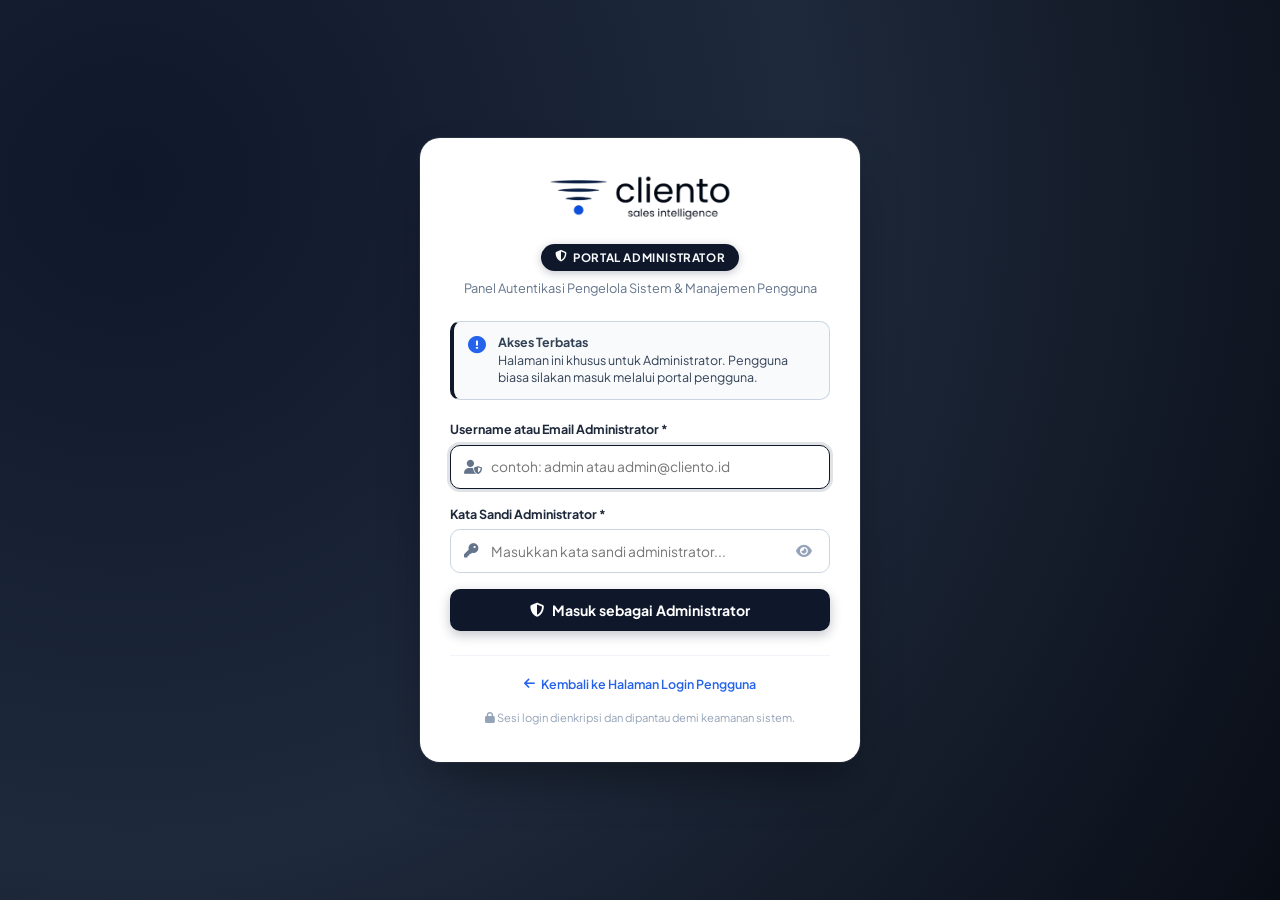
==== admin.html @ 4b8e6806 "feat: pemisahan portal login admin ke admin.html, update branding logo cliento, dan sesuaikan branch" ====
<!DOCTYPE html>
<html lang="id">
<head>
  <meta charset="UTF-8">
  <meta name="viewport" content="width=device-width, initial-scale=1.0">
  <title>Portal Administrator - cliento (AI Sales Intelligence)</title>
  
  <!-- Favicon -->
  <link rel="icon" type="image/png" href="assets/images/logo-icon.png">
  
  <!-- Google Fonts: Plus Jakarta Sans -->
  <link rel="preconnect" href="https://fonts.googleapis.com">
  <link rel="preconnect" href="https://fonts.gstatic.com" crossorigin>
  <link href="https://fonts.googleapis.com/css2?family=Plus+Jakarta+Sans:wght@300;400;500;600;700;800&display=swap" rel="stylesheet">
  
  <!-- Font Awesome Icons -->
  <link rel="stylesheet" href="https://cdnjs.cloudflare.com/ajax/libs/font-awesome/6.4.0/css/all.min.css">
  
  <!-- App Stylesheet -->
  <link rel="stylesheet" href="assets/css/style.css">
  
  <style>
    body {
      margin: 0;
      padding: 0;
      background: radial-gradient(circle at 10% 20%, #0f172a 0%, #1e293b 50%, #090d16 100%);
      font-family: 'Plus Jakarta Sans', sans-serif;
      min-height: 100vh;
      display: flex;
      align-items: center;
      justify-content: center;
      color: #f8fafc;
      box-sizing: border-box;
      padding: 24px 16px;
    }

    .admin-auth-card {
      width: 100%;
      max-width: 440px;
      background: #ffffff;
      color: #0f172a;
      border-radius: 20px;
      padding: 36px 30px;
      box-shadow: 0 25px 50px -12px rgba(0, 0, 0, 0.4), 0 0 0 1px rgba(255, 255, 255, 0.08);
      position: relative;
      animation: adminCardIn 0.35s cubic-bezier(0.16, 1, 0.3, 1);
    }

    @keyframes adminCardIn {
      from { opacity: 0; transform: translateY(20px) scale(0.98); }
      to { opacity: 1; transform: translateY(0) scale(1); }
    }

    .admin-card-header {
      text-align: center;
      margin-bottom: 24px;
    }

    .admin-logo {
      height: 48px;
      width: auto;
      max-width: 200px;
      object-fit: contain;
      margin-bottom: 14px;
      display: inline-block;
    }

    .admin-badge-portal {
      display: inline-flex;
      align-items: center;
      gap: 6px;
      padding: 5px 14px;
      border-radius: 999px;
      background: #0f172a;
      color: #f8fafc;
      font-size: 0.72rem;
      font-weight: 700;
      letter-spacing: 0.6px;
      text-transform: uppercase;
      margin-bottom: 8px;
      box-shadow: 0 2px 8px rgba(15, 23, 42, 0.25);
    }

    .admin-tagline {
      font-size: 0.8rem;
      color: #64748b;
      margin: 0;
      line-height: 1.45;
    }

    .admin-notice-box {
      display: flex;
      align-items: flex-start;
      gap: 12px;
      background: #f8fafc;
      border: 1px solid #cbd5e1;
      border-left: 4px solid #0f172a;
      border-radius: 10px;
      padding: 12px 14px;
      margin-bottom: 20px;
      font-size: 0.78rem;
      color: #334155;
      line-height: 1.4;
    }

    .admin-notice-box i {
      font-size: 1.1rem;
      color: #2563eb;
      margin-top: 2px;
    }

    .admin-form-group {
      margin-bottom: 16px;
    }

    .admin-form-label {
      display: block;
      font-size: 0.78rem;
      font-weight: 700;
      color: #1e293b;
      margin-bottom: 6px;
    }

    .admin-input-wrap {
      position: relative;
    }

    .admin-input-icon {
      position: absolute;
      left: 14px;
      top: 50%;
      transform: translateY(-50%);
      color: #64748b;
      font-size: 0.9rem;
    }

    .admin-form-input {
      width: 100%;
      height: 44px;
      padding: 0 40px;
      border: 1px solid #cbd5e1;
      border-radius: 10px;
      font-size: 0.86rem;
      color: #0f172a;
      font-family: inherit;
      box-sizing: border-box;
      transition: all 0.2s;
      background: #ffffff;
    }

    .admin-form-input:focus {
      outline: none;
      border-color: #0f172a;
      box-shadow: 0 0 0 3px rgba(15, 23, 42, 0.12);
    }

    .admin-toggle-pwd {
      position: absolute;
      right: 12px;
      top: 50%;
      transform: translateY(-50%);
      background: none;
      border: none;
      color: #94a3b8;
      cursor: pointer;
      padding: 4px 6px;
      font-size: 0.88rem;
    }

    .admin-toggle-pwd:hover {
      color: #475569;
    }

    .btn-admin-login {
      width: 100%;
      padding: 12px;
      border-radius: 10px;
      border: none;
      background: #0f172a;
      color: #ffffff;
      font-size: 0.88rem;
      font-weight: 700;
      cursor: pointer;
      display: flex;
      align-items: center;
      justify-content: center;
      gap: 8px;
      font-family: inherit;
      transition: all 0.2s;
      margin-top: 6px;
      box-shadow: 0 4px 12px rgba(15, 23, 42, 0.25);
    }

    .btn-admin-login:hover {
      background: #1e293b;
      transform: translateY(-1px);
      box-shadow: 0 6px 16px rgba(15, 23, 42, 0.35);
    }

    .btn-admin-login:disabled {
      opacity: 0.7;
      cursor: not-allowed;
      transform: none;
    }

    .admin-alert {
      padding: 10px 14px;
      border-radius: 10px;
      font-size: 0.78rem;
      margin-bottom: 16px;
      display: none;
      align-items: center;
      gap: 8px;
      line-height: 1.4;
    }

    .admin-alert-error {
      background: #fef2f2;
      border: 1px solid #fecaca;
      color: #b91c1c;
    }

    .admin-alert-success {
      background: #ecfdf5;
      border: 1px solid #a7f3d0;
      color: #047857;
    }

    .admin-footer-links {
      text-align: center;
      margin-top: 24px;
      padding-top: 18px;
      border-top: 1px solid #f1f5f9;
      font-size: 0.78rem;
    }

    .admin-footer-links a {
      color: #2563eb;
      text-decoration: none;
      font-weight: 600;
      display: inline-flex;
      align-items: center;
      gap: 6px;
      transition: color 0.15s;
    }

    .admin-footer-links a:hover {
      color: #1d4ed8;
      text-decoration: underline;
    }

    .admin-security-note {
      text-align: center;
      font-size: 0.7rem;
      color: #94a3b8;
      margin-top: 16px;
      line-height: 1.4;
    }
  </style>
</head>
<body>

  <div class="admin-auth-card">
    <!-- Header -->
    <div class="admin-card-header">
      <img src="assets/images/logo-horizontal.png" alt="cliento - sales intelligence" class="admin-logo">
      <div>
        <span class="admin-badge-portal">
          <i class="fa-solid fa-shield-halved"></i> Portal Administrator
        </span>
      </div>
      <p class="admin-tagline">
        Panel Autentikasi Pengelola Sistem & Manajemen Pengguna
      </p>
    </div>

    <!-- Security Banner -->
    <div class="admin-notice-box">
      <i class="fa-solid fa-circle-exclamation"></i>
      <div>
        <strong>Akses Terbatas</strong><br>
        Halaman ini khusus untuk Administrator. Pengguna biasa silakan masuk melalui portal pengguna.
      </div>
    </div>

    <!-- Alert Box -->
    <div id="admin-alert" class="admin-alert"></div>

    <!-- Admin Login Form -->
    <form id="admin-login-form">
      <div class="admin-form-group">
        <label class="admin-form-label" for="admin-account">Username atau Email Administrator *</label>
        <div class="admin-input-wrap">
          <i class="fa-solid fa-user-shield admin-input-icon"></i>
          <input type="text" id="admin-account" class="admin-form-input" placeholder="contoh: admin atau admin@cliento.id" required autofocus autocomplete="username">
        </div>
      </div>

      <div class="admin-form-group">
        <label class="admin-form-label" for="admin-password">Kata Sandi Administrator *</label>
        <div class="admin-input-wrap">
          <i class="fa-solid fa-key admin-input-icon"></i>
          <input type="password" id="admin-password" class="admin-form-input" placeholder="Masukkan kata sandi administrator..." required autocomplete="current-password" style="padding-right: 42px;">
          <button type="button" class="admin-toggle-pwd" id="btn-toggle-admin-pwd" title="Lihat kata sandi">
            <i class="fa-solid fa-eye"></i>
          </button>
        </div>
      </div>

      <button type="submit" class="btn-admin-login" id="btn-submit-admin">
        <i class="fa-solid fa-shield-halved"></i>
        <span>Masuk sebagai Administrator</span>
      </button>
    </form>

    <!-- Footer Links -->
    <div class="admin-footer-links">
      <a href="index.html">
        <i class="fa-solid fa-arrow-left"></i> Kembali ke Halaman Login Pengguna
      </a>
    </div>

    <div class="admin-security-note">
      <i class="fa-solid fa-lock"></i> Sesi login dienkripsi dan dipantau demi keamanan sistem.
    </div>
  </div>

  <script>
    // Cek apakah admin sudah login sebelumnya
    (function checkExistingAdminSession() {
      const token = localStorage.getItem('cliento_token');
      const cachedUser = localStorage.getItem('cliento_user');
      if (token && cachedUser) {
        try {
          const user = JSON.parse(cachedUser);
          if (user && user.role === 'admin') {
            // Sudah login sebagai admin, langsung redirect ke dashboard
            window.location.href = 'index.html#dashboard';
          }
        } catch (e) {}
      }
    })();

    // Toggle Password Visibility
    const btnTogglePwd = document.getElementById('btn-toggle-admin-pwd');
    const inputPwd = document.getElementById('admin-password');
    if (btnTogglePwd && inputPwd) {
      btnTogglePwd.addEventListener('click', () => {
        const isPwd = inputPwd.type === 'password';
        inputPwd.type = isPwd ? 'text' : 'password';
        btnTogglePwd.innerHTML = isPwd ? '<i class="fa-solid fa-eye-slash"></i>' : '<i class="fa-solid fa-eye"></i>';
      });
    }

    // Alert Helper
    function showAlert(message, type = 'error') {
      const alertBox = document.getElementById('admin-alert');
      alertBox.className = 'admin-alert admin-alert-' + type;
      alertBox.innerHTML = (type === 'error' ? '<i class="fa-solid fa-circle-xmark"></i> ' : '<i class="fa-solid fa-circle-check"></i> ') + message;
      alertBox.style.display = 'flex';
    }

    function hideAlert() {
      const alertBox = document.getElementById('admin-alert');
      alertBox.style.display = 'none';
    }

    // Form Submission
    const form = document.getElementById('admin-login-form');
    const submitBtn = document.getElementById('btn-submit-admin');

    form.addEventListener('submit', async (e) => {
      e.preventDefault();
      hideAlert();

      const account = document.getElementById('admin-account').value.trim();
      const password = document.getElementById('admin-password').value;

      if (!account || !password) {
        showAlert('Silakan masukkan username/email dan kata sandi Administrator.');
        return;
      }

      try {
        submitBtn.disabled = true;
        submitBtn.innerHTML = '<i class="fa-solid fa-circle-notch fa-spin"></i> Memverifikasi Kredensial...';

        const response = await fetch('api/auth.php?action=login', {
          method: 'POST',
          headers: { 'Content-Type': 'application/json' },
          body: JSON.stringify({
            account: account,
            password: password,
            portal: 'admin'
          })
        });

        const data = await response.json();

        if (data.success && data.token && data.user) {
          // Simpan sesi autentikasi ke localStorage
          localStorage.setItem('cliento_token', data.token);
          localStorage.setItem('cliento_user', JSON.stringify(data.user));

          showAlert('Login berhasil! Mengalihkan ke dashboard...', 'success');
          
          setTimeout(() => {
            window.location.href = 'index.html#dashboard';
          }, 600);
        } else {
          showAlert(data.message || 'Login gagal. Periksa username/email dan kata sandi admin.');
        }
      } catch (err) {
        showAlert('Kesalahan koneksi ke server: ' + err.message);
      } finally {
        submitBtn.disabled = false;
        submitBtn.innerHTML = '<i class="fa-solid fa-shield-halved"></i> <span>Masuk sebagai Administrator</span>';
      }
    });
  </script>
</body>
</html>
---- assets/css/style.css ----
/* ===================================================================
   Client Reach AI - Workflow AI Sales
   Theme: Minimalist SaaS (White Background + Royal Blue Accents)
   Typography: Poppins (Google Fonts)
   Header: Centered Navigation
   Layout: Unified 2-Column Scraper, Instagram Saved Archive, Chart Analytics
   =================================================================== */

@import url('https://fonts.googleapis.com/css2?family=Poppins:ital,wght@0,300;0,400;0,500;0,600;0,700;0,800;1,400&display=swap');

:root {
  --primary: #2563eb;
  --primary-hover: #1d4ed8;
  --primary-light: #eff6ff;
  --primary-border: #bfdbfe;
  
  --bg-app: #ffffff;
  --bg-card: #ffffff;
  --border-color: #e2e8f0;
  --border-hover: #cbd5e1;

  --text-main: #0f172a;
  --text-muted: #64748b;
  --text-light: #94a3b8;

  --success: #16a34a;
  --success-bg: #dcfce7;
  --success-border: #86efac;
  
  --danger: #dc2626;
  --danger-bg: #fee2e2;
  --danger-border: #fca5a5;

  --warning: #d97706;
  --warning-bg: #fef3c7;
  
  --radius-sm: 8px;
  --radius-md: 12px;
  --radius-lg: 16px;
  --radius-full: 9999px;

  --shadow-subtle: 0 1px 3px rgba(0,0,0,0.04), 0 1px 2px rgba(0,0,0,0.02);
  --shadow-card: 0 4px 6px -1px rgba(0,0,0,0.04), 0 2px 4px -2px rgba(0,0,0,0.02);
  --shadow-float: 0 12px 24px -4px rgba(37,99,235,0.08), 0 4px 8px -2px rgba(0,0,0,0.03);
}

* {
  box-sizing: border-box;
  margin: 0;
  padding: 0;
  -webkit-tap-highlight-color: transparent;
}

body {
  font-family: 'Poppins', -apple-system, BlinkMacSystemFont, sans-serif;
  background-color: var(--bg-app);
  color: var(--text-main);
  line-height: 1.5;
  -webkit-font-smoothing: antialiased;
  padding-bottom: 76px; /* Space for mobile bottom bar */
}

@media (min-width: 992px) {
  body {
    padding-bottom: 0;
  }
}

/* --------------------------------------------------
   App Shell & Centered Desktop Navigation
   -------------------------------------------------- */
.app-header {
  position: sticky;
  top: 0;
  z-index: 1000;
  background: rgba(255, 255, 255, 0.96);
  backdrop-filter: blur(10px);
  border-bottom: 1px solid var(--border-color);
  padding: 10px 24px;
  display: flex;
  align-items: center;
  justify-content: space-between;
}

.brand-container {
  display: flex;
  align-items: center;
  gap: 10px;
  flex-shrink: 0;
  text-decoration: none;
  cursor: pointer;
  user-select: none;
}

.brand-logo-img {
  height: 38px;
  width: auto;
  max-width: 185px;
  object-fit: contain;
  display: block;
  transition: transform 0.25s cubic-bezier(0.16, 1, 0.3, 1), opacity 0.2s ease;
  filter: drop-shadow(0 2px 5px rgba(12, 26, 48, 0.07));
}

.brand-container:hover .brand-logo-img {
  transform: translateY(-1px) scale(1.02);
  opacity: 0.95;
}

@media (max-width: 576px) {
  .brand-logo-img {
    height: 32px;
    max-width: 130px;
  }
}

.brand-badge {
  background: var(--primary);
  color: #fff;
  width: 36px;
  height: 36px;
  border-radius: 10px;
  display: flex;
  align-items: center;
  justify-content: center;
  font-size: 1.1rem;
  box-shadow: 0 4px 10px rgba(37, 99, 235, 0.25);
}

.brand-info h1 {
  font-size: 1.05rem;
  font-weight: 700;
  color: var(--text-main);
  letter-spacing: -0.3px;
  display: flex;
  align-items: center;
  gap: 4px;
}

.brand-info h1 span {
  color: var(--primary);
}

.brand-info p {
  font-size: 0.68rem;
  font-weight: 500;
  color: var(--text-muted);
}

/* Centered Desktop Navigation */
.desktop-nav-wrapper {
  flex: 1;
  display: none;
  justify-content: center;
}

@media (min-width: 992px) {
  .desktop-nav-wrapper {
    display: flex;
  }
}

.desktop-nav {
  display: flex;
  gap: 6px;
  background: #f1f5f9;
  padding: 4px;
  border-radius: var(--radius-full);
  border: 1px solid var(--border-color);
}

.nav-link {
  display: inline-flex;
  align-items: center;
  gap: 8px;
  padding: 7px 18px;
  font-size: 0.82rem;
  font-weight: 600;
  color: var(--text-muted);
  text-decoration: none;
  border-radius: var(--radius-full);
  transition: all 0.2s cubic-bezier(0.4, 0, 0.2, 1);
  cursor: pointer;
  border: none;
}

.nav-link:hover {
  color: var(--primary);
  background: #ffffff;
}

.nav-link.active {
  color: var(--primary);
  background: #ffffff;
  box-shadow: 0 2px 6px rgba(0,0,0,0.06);
}

.header-status-badge {
  display: none;
  align-items: center;
  gap: 8px;
  background: var(--primary-light);
  border: 1px solid var(--primary-border);
  padding: 5px 12px;
  border-radius: var(--radius-full);
  font-size: 0.74rem;
  font-weight: 600;
  color: var(--primary);
  flex-shrink: 0;
}

@media (min-width: 992px) {
  .header-status-badge {
    display: inline-flex;
  }
}

.header-status-badge .status-dot {
  width: 8px;
  height: 8px;
  background: #10b981;
  border-radius: 50%;
  box-shadow: 0 0 0 2px rgba(16,185,129,0.2);
}

/* Mobile Bottom Navigation Bar */
.mobile-bottom-nav {
  position: fixed;
  bottom: 0;
  left: 0;
  right: 0;
  z-index: 1050;
  background: #ffffff;
  border-top: 1px solid var(--border-color);
  display: flex;
  justify-content: space-around;
  padding: 8px 6px;
  box-shadow: 0 -4px 14px rgba(0,0,0,0.05);
}

@media (min-width: 992px) {
  .mobile-bottom-nav {
    display: none;
  }
}

.mobile-nav-item {
  display: flex;
  flex-direction: column;
  align-items: center;
  justify-content: center;
  flex: 1;
  padding: 6px 0;
  font-size: 0.68rem;
  font-weight: 600;
  color: var(--text-muted);
  text-decoration: none;
  border-radius: var(--radius-sm);
  transition: all 0.15s ease;
  cursor: pointer;
}

.mobile-nav-item i {
  font-size: 1.25rem;
  margin-bottom: 2px;
}

.mobile-nav-item.active {
  color: var(--primary);
}

/* --------------------------------------------------
   Layout Container & Sections
   -------------------------------------------------- */
.app-container {
  max-width: 1280px;
  margin: 0 auto;
  padding: 16px;
}

@media (min-width: 768px) {
  .app-container {
    padding: 24px;
  }
}

.page-view {
  display: none;
  animation: fadeIn 0.2s ease-in-out;
}

.page-view.active {
  display: block;
}

@keyframes fadeIn {
  from { opacity: 0; transform: translateY(4px); }
  to { opacity: 1; transform: translateY(0); }
}

/* --------------------------------------------------
   Card System
   -------------------------------------------------- */
.card {
  background: var(--bg-card);
  border: 1px solid var(--border-color);
  border-radius: var(--radius-md);
  padding: 18px;
  box-shadow: var(--shadow-subtle);
  margin-bottom: 16px;
}

.card-header {
  display: flex;
  justify-content: space-between;
  align-items: center;
  margin-bottom: 14px;
}

.card-title {
  font-size: 0.95rem;
  font-weight: 700;
  color: var(--text-main);
  display: flex;
  align-items: center;
  gap: 8px;
}

.card-title i {
  color: var(--primary);
}

/* --------------------------------------------------
   Dashboard Sales & Marketing Analytics
   -------------------------------------------------- */
.stats-grid {
  display: grid;
  grid-template-columns: repeat(2, 1fr);
  gap: 12px;
  margin-bottom: 16px;
}

@media (min-width: 768px) {
  .stats-grid {
    grid-template-columns: repeat(4, 1fr);
    gap: 16px;
  }
}

.stat-box {
  background: #ffffff;
  border: 1px solid var(--border-color);
  border-radius: var(--radius-md);
  padding: 14px 16px;
  display: flex;
  flex-direction: column;
  transition: transform 0.15s ease, border-color 0.15s ease;
}

.stat-box:hover {
  transform: translateY(-2px);
  border-color: var(--primary-border);
}

.stat-header {
  display: flex;
  justify-content: space-between;
  align-items: center;
  margin-bottom: 8px;
}

.stat-label {
  font-size: 0.74rem;
  font-weight: 600;
  color: var(--text-muted);
}

.stat-icon {
  width: 32px;
  height: 32px;
  border-radius: 8px;
  background: #ffffff;
  border: 1px solid var(--border-color);
  color: #0f172a;
  display: flex;
  align-items: center;
  justify-content: center;
  font-size: 0.9rem;
}

.stat-value {
  font-size: 1.45rem;
  font-weight: 800;
  color: var(--text-main);
  line-height: 1.2;
}

.stat-hint {
  font-size: 0.68rem;
  color: var(--text-light);
  margin-top: 4px;
}

/* Charts Grid */
.charts-grid {
  display: grid;
  grid-template-columns: 1fr;
  gap: 16px;
  margin-bottom: 16px;
}

@media (min-width: 992px) {
  .charts-grid {
    grid-template-columns: 2fr 1fr;
  }
}

.chart-card {
  background: #ffffff;
  border: 1px solid var(--border-color);
  border-radius: var(--radius-md);
  padding: 18px;
  position: relative;
}

.chart-header {
  display: flex;
  justify-content: space-between;
  align-items: center;
  margin-bottom: 14px;
}

.chart-title {
  font-size: 0.88rem;
  font-weight: 700;
  color: var(--text-main);
  display: flex;
  align-items: center;
  gap: 8px;
}

.chart-canvas-container {
  position: relative;
  width: 100%;
  height: 250px;
}

/* --------------------------------------------------
   Unified 2-Column Scraper Layout (Page 2)
   -------------------------------------------------- */
.scraper-split-container {
  display: grid;
  grid-template-columns: 1fr;
  gap: 16px;
  align-items: start;
}

@media (min-width: 992px) {
  .scraper-split-container {
    grid-template-columns: 460px 1fr;
    gap: 20px;
  }
}

.scraper-left-panel {
  background: #ffffff;
  border: 1px solid var(--border-color);
  border-radius: var(--radius-md);
  padding: 18px;
  box-shadow: var(--shadow-subtle);
}

.scraper-right-panel {
  background: #ffffff;
  border: 1px solid var(--border-color);
  border-radius: var(--radius-md);
  padding: 16px;
  box-shadow: var(--shadow-subtle);
  position: sticky;
  top: 76px;
}

.map-container-unified {
  width: 100%;
  height: 380px;
  border-radius: var(--radius-md);
  border: 1px solid var(--border-color);
  overflow: hidden;
  position: relative;
}

@media (min-width: 992px) {
  .map-container-unified {
    height: 540px;
  }
}

.map-badge-overlay {
  position: absolute;
  top: 10px;
  left: 10px;
  z-index: 500;
  background: rgba(255, 255, 255, 0.96);
  border: 1px solid var(--border-color);
  border-radius: var(--radius-full);
  padding: 4px 12px;
  font-size: 0.72rem;
  font-weight: 600;
  color: var(--text-main);
  box-shadow: var(--shadow-subtle);
  display: flex;
  align-items: center;
  gap: 6px;
}

.map-badge-overlay .dot {
  width: 8px;
  height: 8px;
  border-radius: 50%;
  background: #ef4444; /* red indicator */
}

/* Category Switcher Pill Toggle */
.category-input-group {
  display: flex;
  gap: 8px;
  align-items: center;
}

.category-mode-toggle {
  background: #f1f5f9;
  border: 1px solid var(--border-color);
  border-radius: var(--radius-sm);
  padding: 4px;
  display: inline-flex;
  gap: 4px;
  margin-bottom: 8px;
}

.cat-mode-btn {
  padding: 4px 10px;
  font-size: 0.72rem;
  font-weight: 600;
  border-radius: 6px;
  border: none;
  background: transparent;
  color: var(--text-muted);
  cursor: pointer;
}

.cat-mode-btn.active {
  background: #ffffff;
  color: var(--primary);
  box-shadow: 0 1px 3px rgba(0,0,0,0.06);
}

/* --------------------------------------------------
   Button Styles
   -------------------------------------------------- */
.btn {
  display: inline-flex;
  align-items: center;
  justify-content: center;
  gap: 8px;
  padding: 9px 16px;
  font-size: 0.82rem;
  font-family: inherit;
  font-weight: 600;
  border-radius: var(--radius-sm);
  border: 1px solid transparent;
  cursor: pointer;
  transition: all 0.15s ease;
  white-space: nowrap;
  user-select: none;
}

.btn-primary {
  background: var(--primary);
  color: #ffffff;
}

.btn-primary:hover {
  background: var(--primary-hover);
}

.btn-outline {
  background: #ffffff;
  border-color: var(--border-color);
  color: var(--text-main);
}

.btn-outline:hover {
  background: var(--bg-app);
  border-color: var(--border-hover);
}

.btn-sm {
  padding: 6px 12px;
  font-size: 0.76rem;
}

.btn-block {
  width: 100%;
}

.btn-success {
  background: var(--success);
  color: #fff;
}

.btn-wa {
  background: #25d366;
  color: #fff;
  border: none;
  font-weight: 600;
}

.btn-wa:hover {
  background: #1eb857;
}

/* --------------------------------------------------
   Form Controls
   -------------------------------------------------- */
.form-group {
  margin-bottom: 12px;
}

.form-label {
  display: flex;
  justify-content: space-between;
  align-items: center;
  font-size: 0.76rem;
  font-weight: 600;
  color: var(--text-main);
  margin-bottom: 6px;
}

.form-input, .form-select, .form-textarea {
  width: 100%;
  padding: 8px 12px;
  font-size: 0.82rem;
  font-family: inherit;
  color: var(--text-main);
  background: #ffffff;
  border: 1px solid var(--border-color);
  border-radius: var(--radius-sm);
  transition: border-color 0.15s ease, box-shadow 0.15s ease;
}

.form-input:focus, .form-select:focus, .form-textarea:focus {
  outline: none;
  border-color: var(--primary);
  box-shadow: 0 0 0 3px rgba(37, 99, 235, 0.12);
}

/* --------------------------------------------------
   Tables & Row Color Styling
   -------------------------------------------------- */
.table-responsive {
  width: 100%;
  overflow-x: auto;
  border: 1px solid var(--border-color);
  border-radius: var(--radius-md);
  background: #ffffff;
  -webkit-overflow-scrolling: touch;
}

.table-clean {
  width: 100%;
  border-collapse: collapse;
  font-size: 0.78rem;
  text-align: left;
}

.table-clean th {
  background: #f8fafc;
  padding: 10px 12px;
  font-weight: 700;
  color: var(--text-muted);
  border-bottom: 1px solid var(--border-color);
  white-space: nowrap;
}

.table-clean td {
  padding: 10px 12px;
  border-bottom: 1px solid var(--border-color);
  color: var(--text-main);
  vertical-align: middle;
}

.table-clean tr:last-child td {
  border-bottom: none;
}

/* Dynamic Row Colors for Archive (Page 4) */
.row-white {
  background-color: #ffffff !important;
}

.row-prospect {
  background-color: var(--success-bg) !important;
}

.row-rejected {
  background-color: var(--danger-bg) !important;
}

/* Action Status Checkbox / Cross */
.status-action-group {
  display: flex;
  align-items: center;
  gap: 4px;
}

.btn-icon-toggle {
  width: 28px;
  height: 28px;
  border-radius: 6px;
  border: 1px solid var(--border-color);
  background: #ffffff;
  display: flex;
  align-items: center;
  justify-content: center;
  cursor: pointer;
  font-size: 0.82rem;
  transition: all 0.15s ease;
}

.btn-icon-toggle.btn-check {
  color: var(--success);
}

.btn-icon-toggle.btn-check.active {
  background: var(--success);
  color: #fff;
  border-color: var(--success);
}

.btn-icon-toggle.btn-cross {
  color: var(--danger);
}

.btn-icon-toggle.btn-cross.active {
  background: var(--danger);
  color: #fff;
  border-color: var(--danger);
}

/* --------------------------------------------------
   Instagram Saved Style Archive Collections (Page 4)
   -------------------------------------------------- */
.ig-filter-bar {
  display: flex;
  gap: 8px;
  margin-bottom: 16px;
  overflow-x: auto;
  padding-bottom: 4px;
}

.ig-filter-pill {
  padding: 6px 14px;
  font-size: 0.76rem;
  font-weight: 600;
  border-radius: var(--radius-full);
  border: 1px solid var(--border-color);
  background: #ffffff;
  color: var(--text-muted);
  cursor: pointer;
  white-space: nowrap;
  transition: all 0.15s ease;
}

.ig-filter-pill:hover, .ig-filter-pill.active {
  border-color: var(--primary);
  background: var(--primary);
  color: #ffffff;
}

.ig-collections-grid {
  display: grid;
  grid-template-columns: repeat(auto-fill, minmax(220px, 1fr));
  gap: 16px;
}

.ig-collection-card {
  background: #ffffff;
  border: 1px solid var(--border-color);
  border-radius: var(--radius-md);
  overflow: hidden;
  box-shadow: var(--shadow-subtle);
  cursor: pointer;
  transition: transform 0.2s ease, box-shadow 0.2s ease, border-color 0.2s ease;
  display: flex;
  flex-direction: column;
}

.ig-collection-card:hover {
  transform: translateY(-3px);
  box-shadow: var(--shadow-card);
  border-color: var(--primary-border);
}

.ig-card-cover {
  height: 110px;
  background: linear-gradient(135deg, #3b82f6 0%, #1d4ed8 100%);
  display: flex;
  align-items: center;
  justify-content: center;
  color: #ffffff;
  font-size: 2.2rem;
  position: relative;
}

.ig-card-badge {
  position: absolute;
  top: 10px;
  right: 10px;
  background: rgba(0, 0, 0, 0.4);
  backdrop-filter: blur(4px);
  color: #fff;
  border-radius: var(--radius-full);
  padding: 3px 8px;
  font-size: 0.68rem;
  font-weight: 600;
}

.ig-card-content {
  padding: 12px 14px;
  flex: 1;
  display: flex;
  flex-direction: column;
  justify-content: space-between;
}

.ig-card-title {
  font-size: 0.85rem;
  font-weight: 700;
  color: var(--text-main);
  margin-bottom: 4px;
  line-height: 1.3;
}

.ig-card-meta {
  font-size: 0.7rem;
  color: var(--text-muted);
  display: flex;
  justify-content: space-between;
  align-items: center;
  margin-top: 8px;
}

/* Visual Prospect Cards inside Collection */
.prospects-cards-grid {
  display: grid;
  grid-template-columns: repeat(auto-fill, minmax(280px, 1fr));
  gap: 12px;
  margin-top: 14px;
}

.prospect-visual-card {
  border: 1px solid var(--border-color);
  border-radius: var(--radius-md);
  padding: 14px;
  background: #ffffff;
  display: flex;
  flex-direction: column;
  justify-content: space-between;
  transition: all 0.15s ease;
}

.prospect-visual-card.status-prospect {
  background: var(--success-bg);
  border-color: var(--success-border);
}

.prospect-visual-card.status-rejected {
  background: var(--danger-bg);
  border-color: var(--danger-border);
}

/* --------------------------------------------------
   Mockup WhatsApp Phone Preview (Page 3)
   -------------------------------------------------- */
.wa-mockup-frame {
  background: #efeae2;
  background-image: radial-gradient(#d1d5db 1px, transparent 1px);
  background-size: 16px 16px;
  border: 1px solid var(--border-color);
  border-radius: var(--radius-lg);
  padding: 16px;
  position: relative;
  max-width: 380px;
  margin: 0 auto;
}

.wa-header {
  background: #075e54;
  color: #ffffff;
  padding: 10px 14px;
  border-radius: var(--radius-sm);
  display: flex;
  align-items: center;
  gap: 10px;
  margin-bottom: 14px;
}

.wa-bubble {
  background: #ffffff;
  padding: 10px 14px;
  border-radius: 12px 12px 12px 2px;
  font-size: 0.8rem;
  color: #111827;
  line-height: 1.45;
  box-shadow: 0 1px 2px rgba(0,0,0,0.1);
  position: relative;
}

.wa-time {
  display: block;
  font-size: 0.65rem;
  color: #9ca3af;
  text-align: right;
  margin-top: 4px;
}

/* Variable chips */
.variable-chips {
  display: flex;
  flex-wrap: wrap;
  gap: 6px;
  margin-top: 8px;
}

.var-chip {
  background: var(--primary-light);
  color: var(--primary);
  border: 1px solid var(--primary-border);
  padding: 4px 10px;
  border-radius: var(--radius-full);
  font-size: 0.72rem;
  font-weight: 600;
  cursor: pointer;
  transition: all 0.15s ease;
}

.var-chip:hover {
  background: var(--primary);
  color: #ffffff;
}

/* --------------------------------------------------
   Modals
   -------------------------------------------------- */
.modal-backdrop {
  position: fixed;
  top: 0;
  left: 0;
  right: 0;
  bottom: 0;
  background: rgba(15, 23, 42, 0.4);
  backdrop-filter: blur(4px);
  z-index: 2000;
  display: none;
  align-items: center;
  justify-content: center;
  padding: 16px;
}

.modal-backdrop.active {
  display: flex;
}

.modal-sheet {
  background: #ffffff;
  border-radius: var(--radius-md);
  width: 100%;
  max-width: 520px;
  padding: 20px;
  box-shadow: var(--shadow-float);
  animation: slideUp 0.2s ease-out;
}

@keyframes slideUp {
  from { opacity: 0; transform: translateY(12px); }
  to { opacity: 1; transform: translateY(0); }
}

/* Helper Utilities */
.d-flex { display: flex; }
.justify-between { justify-content: space-between; }
.align-center { align-items: center; }
.gap-2 { gap: 8px; }
.gap-3 { gap: 12px; }
.mt-2 { margin-top: 8px; }
.mt-3 { margin-top: 12px; }
.mt-4 { margin-top: 16px; }
.text-muted { color: var(--text-muted); }
.text-center { text-align: center; }
.badge {
  display: inline-flex;
  align-items: center;
  padding: 2px 8px;
  border-radius: var(--radius-full);
  font-size: 0.7rem;
  font-weight: 700;
}
.badge-blue { background: var(--primary-light); color: var(--primary); }
.badge-green { background: var(--success-bg); color: var(--success); }
.badge-amber { background: var(--warning-bg); color: var(--warning); }

/* Lead Qualification Filter Pills */
.lead-filter-pill {
  padding: 5px 12px;
  font-size: 0.72rem;
  font-weight: 600;
  font-family: inherit;
  border-radius: var(--radius-full);
  border: 1px solid var(--border-color);
  background: #ffffff;
  color: var(--text-muted);
  cursor: pointer;
  transition: all 0.15s ease;
  user-select: none;
}

.lead-filter-pill:hover {
  border-color: var(--primary-border);
  color: var(--primary);
  background: var(--primary-light);
}

.lead-filter-pill.active {
  background: var(--primary);
  color: #ffffff;
  border-color: var(--primary);
  box-shadow: 0 2px 6px rgba(37, 99, 235, 0.25);
}

/* Zone & Target Toggle Buttons */
.zone-mode-btn.active {
  background: #ffffff !important;
  color: #1e40af !important;
  box-shadow: 0 1px 3px rgba(0,0,0,0.08);
}

.target-toggle-btn.active {
  background: var(--primary) !important;
  color: #ffffff !important;
}

/* Quick Copy & AI Pitch Buttons */
.btn-quick-copy {
  background: #ffffff;
  border-color: var(--border-color);
  color: #334155;
}
.btn-quick-copy:hover {
  background: #f1f5f9;
  border-color: #94a3b8;
}

/* --------------------------------------------------
   Outreach Modal Mode Tabs & Multimodal Vision Styles
   -------------------------------------------------- */
.outreach-mode-tabs {
  display: grid;
  grid-template-columns: 1fr 1fr;
  gap: 6px;
  background: #f1f5f9;
  padding: 4px;
  border-radius: var(--radius-sm);
  margin-bottom: 14px;
}

.outreach-tab-btn {
  padding: 8px 12px;
  font-size: 0.76rem;
  font-weight: 600;
  border-radius: 6px;
  border: none;
  background: transparent;
  color: #64748b;
  cursor: pointer;
  transition: all 0.15s ease;
  display: flex;
  align-items: center;
  justify-content: center;
  gap: 6px;
}

.outreach-tab-btn:hover {
  color: var(--primary);
}

.outreach-tab-btn.active {
  background: #ffffff;
  color: #0f172a;
  box-shadow: 0 1px 4px rgba(0,0,0,0.08);
}

.outreach-tab-btn.tab-ai.active {
  color: #2563eb;
  font-weight: 700;
}

/* Multimodal Image Dropzone */
.promo-dropzone {
  border: 2px dashed #bfdbfe;
  background: #f8fafc;
  border-radius: 8px;
  padding: 12px;
  text-align: center;
  cursor: pointer;
  transition: all 0.2s ease;
  position: relative;
}

.promo-dropzone:hover, .promo-dropzone.dragover {
  border-color: #2563eb;
  background: #eff6ff;
}

.promo-preview-card {
  display: flex;
  align-items: center;
  gap: 10px;
  background: #ffffff;
  border: 1px solid #bfdbfe;
  border-radius: 8px;
  padding: 8px 10px;
  margin-top: 8px;
}

.promo-preview-thumb {
  width: 52px;
  height: 52px;
  object-fit: cover;
  border-radius: 6px;
  border: 1px solid #cbd5e1;
}

/* --------------------------------------------------
   Google Drive Style Folder & Archive Explorer (Page 4)
   -------------------------------------------------- */
/* --------------------------------------------------
   Koleksi Arsip - Glassmorphism Clean & Modern Layouts
   (Grid Cover vs Kotak Memanjang)
   -------------------------------------------------- */
.gdrive-toolbar, .glass-archive-toolbar {
  display: flex;
  justify-content: space-between;
  align-items: center;
  flex-wrap: wrap;
  gap: 12px;
  background: #ffffff;
  border: 1px solid var(--border-color);
  border-radius: var(--radius-md);
  padding: 10px 14px;
  margin-bottom: 16px;
}

.gdrive-breadcrumbs {
  display: flex;
  align-items: center;
  flex-wrap: wrap;
  gap: 6px;
  font-size: 0.8rem;
  font-weight: 600;
  color: var(--text-main);
}

.gdrive-bc-item {
  cursor: pointer;
  color: #0f172a;
  display: inline-flex;
  align-items: center;
  gap: 6px;
  padding: 4px 8px;
  border-radius: 6px;
  border: 1px solid transparent;
  transition: all 0.15s ease;
}

.gdrive-bc-item:hover {
  background: #f8fafc;
  border-color: #e2e8f0;
}

.gdrive-bc-item.active {
  color: #2563eb;
  cursor: default;
  font-weight: 700;
  background: #eff6ff;
  border-color: #bfdbfe;
}

.gdrive-bc-sep {
  color: #94a3b8;
  font-size: 0.72rem;
}

.archive-layout-toggle {
  display: inline-flex;
  border: 1px solid var(--border-color);
  border-radius: var(--radius-sm);
  padding: 2px;
  background: #ffffff;
}

.btn-layout-mode {
  padding: 5px 12px;
  font-size: 0.74rem;
  font-weight: 600;
  border: none;
  border-radius: 6px;
  cursor: pointer;
  transition: all 0.15s ease;
  display: inline-flex;
  align-items: center;
  gap: 6px;
  background: transparent;
  color: var(--text-muted);
}

.btn-layout-mode.active {
  background: #0f172a;
  color: #ffffff;
}

.gdrive-section-title {
  font-size: 0.76rem;
  font-weight: 700;
  color: #334155;
  text-transform: uppercase;
  letter-spacing: 0.5px;
  margin: 16px 0 10px 0;
  display: flex;
  align-items: center;
  gap: 6px;
}

/* Container Switcher: Grid View vs Memanjang Row View */
.gdrive-folders-grid.mode-grid, .gdrive-files-grid.mode-grid {
  display: grid;
  grid-template-columns: repeat(auto-fill, minmax(270px, 1fr));
  gap: 16px;
  margin-bottom: 22px;
}

.gdrive-folders-grid.mode-row, .gdrive-files-grid.mode-row {
  display: flex;
  flex-direction: column;
  gap: 10px;
  margin-bottom: 22px;
}

/* 1. GRID COVER CARD (Glassmorphism Clean) */
.glass-collection-card {
  background: rgba(255, 255, 255, 0.96);
  backdrop-filter: blur(14px);
  -webkit-backdrop-filter: blur(14px);
  border: 1px solid var(--border-color);
  border-radius: var(--radius-md);
  overflow: hidden;
  box-shadow: 0 2px 10px rgba(15, 23, 42, 0.03);
  transition: all 0.22s cubic-bezier(0.16, 1, 0.3, 1);
  display: flex;
  flex-direction: column;
  cursor: pointer;
  position: relative;
}

.glass-collection-card:hover {
  transform: translateY(-3px);
  box-shadow: 0 12px 28px -4px rgba(15, 23, 42, 0.08);
  border-color: #94a3b8;
}

/* Visual Cover Banner */
.glass-card-cover {
  height: 82px;
  background: linear-gradient(135deg, #0f172a 0%, #1e293b 60%, #334155 100%);
  position: relative;
  display: flex;
  align-items: flex-end;
  justify-content: space-between;
  padding: 10px 14px;
  color: #ffffff;
}

.glass-card-cover.file-cover {
  background: linear-gradient(135deg, #0f172a 0%, #1e3a8a 50%, #2563eb 100%);
}

.cover-badge-top {
  position: absolute;
  top: 10px;
  right: 10px;
  background: rgba(255, 255, 255, 0.18);
  backdrop-filter: blur(8px);
  border: 1px solid rgba(255, 255, 255, 0.25);
  color: #ffffff;
  padding: 2px 8px;
  border-radius: 9999px;
  font-size: 0.65rem;
  font-weight: 600;
  text-transform: uppercase;
  letter-spacing: 0.5px;
}

.cover-icon-watermark {
  position: absolute;
  left: 12px;
  top: 8px;
  font-size: 2.2rem;
  opacity: 0.16;
  color: #ffffff;
}

.cover-label-bottom {
  font-size: 0.72rem;
  font-weight: 600;
  color: rgba(255, 255, 255, 0.95);
  display: flex;
  align-items: center;
  gap: 6px;
  z-index: 2;
}

.glass-card-body {
  padding: 14px;
  flex: 1;
  display: flex;
  flex-direction: column;
  justify-content: space-between;
  background: #ffffff;
}

.glass-card-title {
  font-size: 0.88rem;
  font-weight: 700;
  color: #0f172a;
  margin-bottom: 4px;
  white-space: nowrap;
  overflow: hidden;
  text-overflow: ellipsis;
}

.glass-card-meta {
  font-size: 0.7rem;
  color: #64748b;
  margin-bottom: 12px;
}

.glass-card-actions {
  display: flex;
  justify-content: space-between;
  align-items: center;
  padding-top: 10px;
  border-top: 1px solid #f1f5f9;
}

/* 2. KOTAK MEMANJANG (Horizontal Row Card) */
.glass-row-card {
  background: #ffffff;
  border: 1px solid var(--border-color);
  border-radius: var(--radius-md);
  padding: 12px 16px;
  display: flex;
  align-items: center;
  justify-content: space-between;
  gap: 16px;
  box-shadow: 0 1px 3px rgba(0,0,0,0.02);
  transition: all 0.18s ease;
  cursor: pointer;
}

.glass-row-card:hover {
  transform: translateY(-2px);
  box-shadow: 0 8px 20px -2px rgba(15, 23, 42, 0.06);
  border-color: #94a3b8;
}

.glass-row-left {
  display: flex;
  align-items: center;
  gap: 14px;
  min-width: 0;
  flex: 1;
}

.glass-row-thumb {
  width: 44px;
  height: 44px;
  border-radius: 8px;
  background: linear-gradient(135deg, #0f172a, #334155);
  color: #ffffff;
  display: flex;
  align-items: center;
  justify-content: center;
  font-size: 1.15rem;
  flex-shrink: 0;
}

.glass-row-thumb.file-thumb {
  background: linear-gradient(135deg, #0f172a, #1e40af);
}

.glass-row-info {
  min-width: 0;
}

.glass-row-title {
  font-size: 0.88rem;
  font-weight: 700;
  color: #0f172a;
  white-space: nowrap;
  overflow: hidden;
  text-overflow: ellipsis;
}

.glass-row-meta {
  font-size: 0.72rem;
  color: #64748b;
  margin-top: 2px;
}

.glass-row-actions {
  display: flex;
  align-items: center;
  gap: 8px;
  flex-shrink: 0;
}

/* ==================================================
   Authentication & User Profile Widget
   ================================================== */
.header-right-actions {
  display: flex;
  align-items: center;
  gap: 12px;
}

.user-profile-widget {
  display: flex;
  align-items: center;
  gap: 8px;
  padding: 4px 10px 4px 6px;
  background: #f8fafc;
  border: 1px solid #e2e8f0;
  border-radius: 999px;
  cursor: pointer;
  position: relative;
  transition: all 0.2s ease;
  user-select: none;
}

.user-profile-widget:hover {
  background: #f1f5f9;
  border-color: #cbd5e1;
}

.user-avatar-badge {
  width: 28px;
  height: 28px;
  border-radius: 50%;
  background: linear-gradient(135deg, #2563eb, #1d4ed8);
  color: #ffffff;
  display: flex;
  align-items: center;
  justify-content: center;
  font-size: 0.72rem;
  font-weight: 700;
  flex-shrink: 0;
}

.user-info-text {
  display: flex;
  flex-direction: column;
  line-height: 1.15;
  text-align: left;
}

.user-name {
  font-size: 0.75rem;
  font-weight: 600;
  color: #0f172a;
  max-width: 120px;
  white-space: nowrap;
  overflow: hidden;
  text-overflow: ellipsis;
}

.user-role-badge {
  font-size: 0.62rem;
  font-weight: 700;
  text-transform: uppercase;
  letter-spacing: 0.3px;
}

.user-role-badge.badge-role-admin {
  color: #2563eb;
}

.user-role-badge.badge-role-customer {
  color: #10b981;
}

.user-dropdown-arrow {
  font-size: 0.65rem;
  color: #94a3b8;
  transition: transform 0.2s;
}

.user-profile-dropdown {
  position: absolute;
  top: calc(100% + 8px);
  right: 0;
  width: 230px;
  background: #ffffff;
  border: 1px solid #e2e8f0;
  border-radius: 12px;
  box-shadow: 0 10px 25px -5px rgba(0, 0, 0, 0.1), 0 8px 10px -6px rgba(0, 0, 0, 0.1);
  padding: 8px;
  display: none;
  flex-direction: column;
  z-index: 1100;
  animation: dropdownFade 0.18s ease-out;
}

.user-profile-dropdown.active {
  display: flex;
}

@keyframes dropdownFade {
  from { opacity: 0; transform: translateY(-6px); }
  to { opacity: 1; transform: translateY(0); }
}

.dropdown-header {
  padding: 8px 10px;
}

.dropdown-user-name {
  font-size: 0.82rem;
  font-weight: 700;
  color: #0f172a;
  white-space: nowrap;
  overflow: hidden;
  text-overflow: ellipsis;
}

.dropdown-user-email {
  font-size: 0.7rem;
  color: #64748b;
  white-space: nowrap;
  overflow: hidden;
  text-overflow: ellipsis;
}

.dropdown-divider {
  height: 1px;
  background: #f1f5f9;
  margin: 4px 0;
}

.dropdown-item {
  display: flex;
  align-items: center;
  gap: 10px;
  padding: 8px 10px;
  border-radius: 6px;
  font-size: 0.78rem;
  color: #334155;
  text-decoration: none;
  transition: background 0.15s;
}

.dropdown-item:hover {
  background: #f8fafc;
  color: #2563eb;
}

.dropdown-item.text-danger:hover {
  background: #fef2f2;
  color: #dc2626;
}

/* Auth Tabs & Settings Tabs */
.auth-tab-btn {
  color: #64748b;
  background: transparent;
}

.auth-tab-btn.active {
  background: #ffffff;
  color: #2563eb;
  box-shadow: 0 1px 3px rgba(0, 0, 0, 0.08);
}

.settings-tab-btn {
  color: #64748b;
  background: transparent;
}

.settings-tab-btn.active {
  background: #ffffff;
  color: #2563eb;
  box-shadow: 0 1px 3px rgba(0, 0, 0, 0.08);
}

.settings-tab-pane {
  display: none;
}

.settings-tab-pane.active {
  display: block;
}

/* ==================================================
   Customer Management Database Styles
   ================================================== */
.customer-cell-user {
  display: flex;
  align-items: center;
  gap: 10px;
}

.customer-name {
  font-size: 0.84rem;
  font-weight: 600;
  color: #0f172a;
}

.customer-email {
  font-size: 0.72rem;
  color: #64748b;
}

.customer-phone-link {
  display: inline-flex;
  align-items: center;
  gap: 6px;
  font-size: 0.78rem;
  color: #0f172a;
  text-decoration: none;
  font-weight: 500;
}

.customer-phone-link:hover {
  color: #16a34a;
}

.status-badge {
  display: inline-flex;
  align-items: center;
  gap: 6px;
  padding: 3px 8px;
  border-radius: 999px;
  font-size: 0.7rem;
  font-weight: 600;
}

.status-indicator {
  width: 6px;
  height: 6px;
  border-radius: 50%;
}

.status-badge.status-active {
  background: #ecfdf5;
  color: #059669;
}

.status-badge.status-active .status-indicator {
  background: #10b981;
}

.status-badge.status-suspended {
  background: #fef2f2;
  color: #dc2626;
}

.status-badge.status-suspended .status-indicator {
  background: #ef4444;
}

.verified-badge {
  display: inline-flex;
  align-items: center;
  gap: 5px;
  padding: 3px 8px;
  border-radius: 6px;
  font-size: 0.7rem;
  font-weight: 600;
}

.verified-badge.verified-yes {
  background: #eff6ff;
  color: #2563eb;
}

.verified-badge.verified-pending {
  background: #fffbeb;
  color: #d97706;
}

.customer-metrics {
  display: flex;
  gap: 12px;
  font-size: 0.74rem;
  font-weight: 600;
  color: #475569;
}

.customer-date-col {
  font-size: 0.74rem;
  color: #64748b;
  white-space: nowrap;
}

.customer-actions-group {
  display: inline-flex;
  align-items: center;
  gap: 4px;
}

.btn-action-icon {
  width: 28px;
  height: 28px;
  border-radius: 6px;
  border: 1px solid #e2e8f0;
  background: #ffffff;
  display: inline-flex;
  align-items: center;
  justify-content: center;
  cursor: pointer;
  color: #64748b;
  font-size: 0.78rem;
  transition: all 0.15s;
}

.btn-action-icon:hover {
  background: #f8fafc;
  color: #2563eb;
  border-color: #cbd5e1;
}

.btn-action-icon.btn-delete:hover {
  background: #fef2f2;
  color: #dc2626;
  border-color: #fecaca;
}

/* ==================================================
   Floating Toast Notification System
   ================================================== */
.app-toast-container {
  position: fixed;
  bottom: 24px;
  right: 24px;
  z-index: 9999;
  display: flex;
  flex-direction: column;
  gap: 8px;
  pointer-events: none;
}

.app-toast {
  pointer-events: auto;
  display: flex;
  align-items: center;
  gap: 10px;
  padding: 12px 16px;
  border-radius: 10px;
  background: #ffffff;
  color: #0f172a;
  box-shadow: 0 10px 15px -3px rgba(0, 0, 0, 0.1), 0 4px 6px -4px rgba(0, 0, 0, 0.1);
  border: 1px solid #e2e8f0;
  font-size: 0.8rem;
  min-width: 280px;
  max-width: 420px;
  animation: toastIn 0.25s ease-out;
  transition: all 0.3s;
}

.app-toast.fade-out {
  opacity: 0;
  transform: translateY(10px);
}

@keyframes toastIn {
  from { opacity: 0; transform: translateY(14px); }
  to { opacity: 1; transform: translateY(0); }
}

.app-toast.toast-success {
  border-left: 4px solid #10b981;
}

.app-toast.toast-success .toast-icon {
  color: #10b981;
}

.app-toast.toast-error {
  border-left: 4px solid #ef4444;
}

.app-toast.toast-error .toast-icon {
  color: #ef4444;
}

.app-toast.toast-warning {
  border-left: 4px solid #f59e0b;
}

.app-toast.toast-warning .toast-icon {
  color: #f59e0b;
}

.app-toast.toast-info {
  border-left: 4px solid #2563eb;
}

.app-toast.toast-info .toast-icon {
  color: #2563eb;
}

.toast-message {
  flex: 1;
  line-height: 1.4;
}

.toast-close {
  background: none;
  border: none;
  font-size: 1.1rem;
  color: #94a3b8;
  cursor: pointer;
  line-height: 1;
}

/* ==================================================
   Strict Auth Gatekeeper (Screen Before Dashboard)
   ================================================== */
#auth-gate-container {
  position: fixed;
  top: 0;
  left: 0;
  width: 100vw;
  height: 100vh;
  z-index: 999999;
  background: radial-gradient(circle at 10% 20%, #eff6ff 0%, #f8fafc 45%, #e2e8f0 100%);
  display: flex;
  align-items: center;
  justify-content: center;
  padding: 24px 16px;
  overflow-y: auto;
  box-sizing: border-box;
}

body.authenticated #auth-gate-container {
  display: none !important;
}

body:not(.authenticated) .app-header,
body:not(.authenticated) .app-container,
body:not(.authenticated) .mobile-bottom-nav {
  display: none !important;
}

.auth-gate-card {
  width: 100%;
  max-width: 480px;
  background: #ffffff;
  border-radius: 20px;
  border: 1px solid #e2e8f0;
  box-shadow: 0 25px 50px -12px rgba(15, 23, 42, 0.12), 0 10px 20px -5px rgba(37, 99, 235, 0.06);
  padding: 32px 28px;
  position: relative;
  box-sizing: border-box;
  animation: authCardIn 0.35s cubic-bezier(0.16, 1, 0.3, 1);
}

@keyframes authCardIn {
  from {
    opacity: 0;
    transform: translateY(20px) scale(0.98);
  }
  to {
    opacity: 1;
    transform: translateY(0) scale(1);
  }
}

.auth-gate-header {
  text-align: center;
  margin-bottom: 22px;
}

.auth-gate-logo {
  height: 52px;
  width: auto;
  max-width: 220px;
  object-fit: contain;
  margin-bottom: 12px;
  display: inline-block;
}

.auth-gate-badge {
  display: inline-flex;
  align-items: center;
  gap: 6px;
  padding: 4px 12px;
  border-radius: 999px;
  background: #eff6ff;
  color: #2563eb;
  font-size: 0.72rem;
  font-weight: 700;
  text-transform: uppercase;
  letter-spacing: 0.5px;
  margin-bottom: 8px;
}

.auth-gate-tagline {
  font-size: 0.78rem;
  color: #64748b;
  margin: 0;
  line-height: 1.45;
}

.auth-gate-tabs {
  display: flex;
  gap: 6px;
  background: #f1f5f9;
  padding: 5px;
  border-radius: 12px;
  margin-bottom: 20px;
}

.auth-gate-tab {
  flex: 1;
  padding: 9px 12px;
  border-radius: 9px;
  border: none;
  background: transparent;
  color: #64748b;
  font-size: 0.82rem;
  font-weight: 600;
  cursor: pointer;
  transition: all 0.2s;
  display: flex;
  align-items: center;
  justify-content: center;
  gap: 8px;
  font-family: inherit;
}

.auth-gate-tab.active {
  background: #ffffff;
  color: #2563eb;
  box-shadow: 0 2px 6px rgba(0, 0, 0, 0.05);
}

.gate-pane {
  animation: paneIn 0.25s ease-out;
}

@keyframes paneIn {
  from { opacity: 0; transform: translateY(6px); }
  to { opacity: 1; transform: translateY(0); }
}

.auth-back-link {
  display: inline-flex;
  align-items: center;
  gap: 6px;
  font-size: 0.76rem;
  color: #64748b;
  text-decoration: none;
  cursor: pointer;
  margin-bottom: 16px;
  font-weight: 500;
  transition: color 0.15s;
}

.auth-back-link:hover {
  color: #2563eb;
}

.auth-pane-title {
  font-size: 1.15rem;
  font-weight: 700;
  color: #0f172a;
  margin-bottom: 4px;
}

.auth-pane-desc {
  font-size: 0.78rem;
  color: #64748b;
  margin-bottom: 18px;
  line-height: 1.45;
}

.demo-login-box {
  background: #f8fafc;
  border: 1px dashed #cbd5e1;
  border-radius: 12px;
  padding: 12px;
  margin-top: 18px;
}

.demo-login-title {
  font-size: 0.72rem;
  font-weight: 700;
  color: #475569;
  text-transform: uppercase;
  letter-spacing: 0.5px;
  margin-bottom: 8px;
  display: flex;
  align-items: center;
  gap: 6px;
}

.demo-login-btn-group {
  display: flex;
  gap: 8px;
}

.btn-demo-card {
  flex: 1;
  padding: 8px 10px;
  border-radius: 8px;
  border: 1px solid #e2e8f0;
  background: #ffffff;
  cursor: pointer;
  text-align: left;
  transition: all 0.15s;
  font-family: inherit;
}

.btn-demo-card:hover {
  border-color: #2563eb;
  background: #eff6ff;
  transform: translateY(-1px);
}

.btn-demo-title {
  font-size: 0.78rem;
  font-weight: 700;
  color: #0f172a;
  display: flex;
  align-items: center;
  gap: 5px;
}

.btn-demo-sub {
  font-size: 0.68rem;
  color: #64748b;
  margin-top: 2px;
}

/* ==================================================
   Portal Switcher (User vs Admin Separation)
   ================================================== */
.auth-portal-selector {
  display: flex;
  gap: 6px;
  background: #f1f5f9;
  padding: 5px;
  border-radius: 14px;
  margin-bottom: 12px;
  border: 1px solid #e2e8f0;
}

.auth-portal-btn {
  flex: 1;
  padding: 10px 14px;
  border-radius: 10px;
  border: none;
  background: transparent;
  color: #64748b;
  font-size: 0.84rem;
  font-weight: 700;
  cursor: pointer;
  transition: all 0.2s cubic-bezier(0.16, 1, 0.3, 1);
  display: flex;
  align-items: center;
  justify-content: center;
  gap: 8px;
  font-family: inherit;
}

.auth-portal-btn:hover {
  color: #0f172a;
}

.auth-portal-btn.active[data-portal="user"] {
  background: #ffffff;
  color: #2563eb;
  box-shadow: 0 4px 12px rgba(37, 99, 235, 0.12), 0 1px 3px rgba(0, 0, 0, 0.05);
}

.auth-portal-btn.active[data-portal="admin"] {
  background: #0f172a;
  color: #ffffff;
  box-shadow: 0 4px 12px rgba(15, 23, 42, 0.25), 0 1px 3px rgba(0, 0, 0, 0.05);
}

.portal-badge-container {
  display: flex;
  justify-content: center;
  margin-bottom: 14px;
}

.badge-portal-user {
  background: #eff6ff;
  color: #2563eb;
  border: 1px solid #dbeafe;
}

.badge-portal-admin {
  background: #0f172a;
  color: #f8fafc;
  border: 1px solid #334155;
}

.admin-login-banner {
  display: flex;
  align-items: flex-start;
  gap: 12px;
  background: #f8fafc;
  border: 1px solid #cbd5e1;
  border-left: 4px solid #0f172a;
  border-radius: 10px;
  padding: 12px 14px;
  margin-bottom: 16px;
  font-size: 0.78rem;
  color: #1e293b;
}

.btn-admin-submit {
  background: #0f172a !important;
  border-color: #0f172a !important;
}

.btn-admin-submit:hover {
  background: #1e293b !important;
  border-color: #1e293b !important;
}

/* Forgot Email Search Result Card */
.found-account-card {
  background: #ffffff;
  border: 1px solid #cbd5e1;
  border-radius: 10px;
  padding: 12px 14px;
  margin-bottom: 10px;
  display: flex;
  justify-content: space-between;
  align-items: center;
  box-shadow: 0 1px 3px rgba(0, 0, 0, 0.04);
}

.found-account-info {
  display: flex;
  flex-direction: column;
  gap: 2px;
}

.found-account-name {
  font-size: 0.84rem;
  font-weight: 700;
  color: #0f172a;
}

.found-account-email {
  font-size: 0.78rem;
  font-weight: 600;
  color: #2563eb;
  font-family: monospace;
}

.found-account-phone {
  font-size: 0.68rem;
  color: #64748b;
}
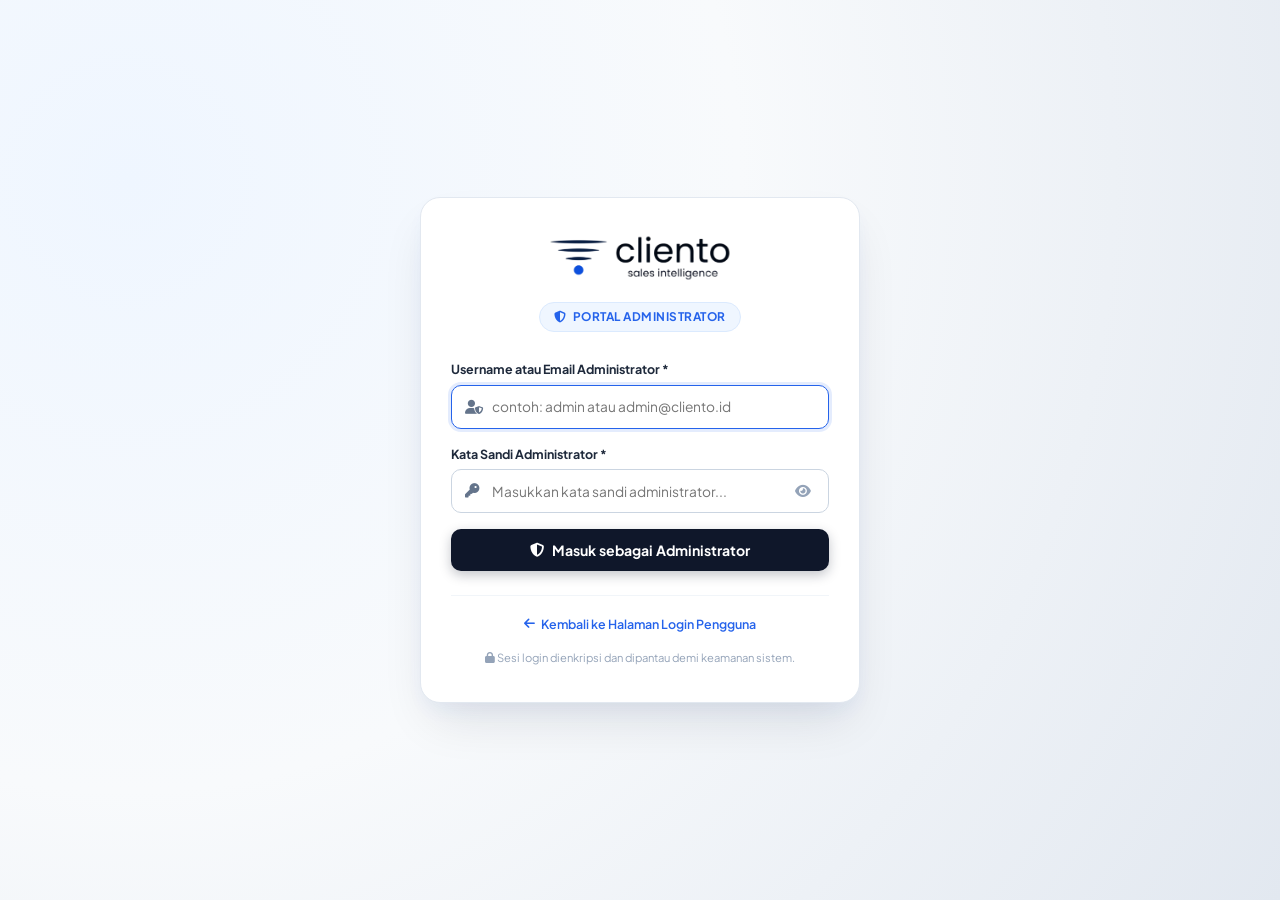
==== commit 69cae0f2: "style: seragamkan background login admin menjadi putih dan hapus banner pengelola/akses terbatas" ====
--- a/admin.html
+++ b/admin.html
@@ -23,13 +23,13 @@
     body {
       margin: 0;
       padding: 0;
-      background: radial-gradient(circle at 10% 20%, #0f172a 0%, #1e293b 50%, #090d16 100%);
+      background: radial-gradient(circle at 10% 20%, #eff6ff 0%, #f8fafc 45%, #e2e8f0 100%);
       font-family: 'Plus Jakarta Sans', sans-serif;
       min-height: 100vh;
       display: flex;
       align-items: center;
       justify-content: center;
-      color: #f8fafc;
+      color: #0f172a;
       box-sizing: border-box;
       padding: 24px 16px;
     }
@@ -40,8 +40,9 @@
       background: #ffffff;
       color: #0f172a;
       border-radius: 20px;
+      border: 1px solid #e2e8f0;
       padding: 36px 30px;
-      box-shadow: 0 25px 50px -12px rgba(0, 0, 0, 0.4), 0 0 0 1px rgba(255, 255, 255, 0.08);
+      box-shadow: 0 25px 50px -12px rgba(15, 23, 42, 0.12), 0 10px 20px -5px rgba(37, 99, 235, 0.06);
       position: relative;
       animation: adminCardIn 0.35s cubic-bezier(0.16, 1, 0.3, 1);
     }
@@ -71,42 +72,14 @@
       gap: 6px;
       padding: 5px 14px;
       border-radius: 999px;
-      background: #0f172a;
-      color: #f8fafc;
-      font-size: 0.72rem;
+      background: #eff6ff;
+      color: #2563eb;
+      border: 1px solid #dbeafe;
+      font-size: 0.74rem;
       font-weight: 700;
-      letter-spacing: 0.6px;
+      letter-spacing: 0.5px;
       text-transform: uppercase;
-      margin-bottom: 8px;
-      box-shadow: 0 2px 8px rgba(15, 23, 42, 0.25);
-    }
-
-    .admin-tagline {
-      font-size: 0.8rem;
-      color: #64748b;
-      margin: 0;
-      line-height: 1.45;
-    }
-
-    .admin-notice-box {
-      display: flex;
-      align-items: flex-start;
-      gap: 12px;
-      background: #f8fafc;
-      border: 1px solid #cbd5e1;
-      border-left: 4px solid #0f172a;
-      border-radius: 10px;
-      padding: 12px 14px;
-      margin-bottom: 20px;
-      font-size: 0.78rem;
-      color: #334155;
-      line-height: 1.4;
-    }
-
-    .admin-notice-box i {
-      font-size: 1.1rem;
-      color: #2563eb;
-      margin-top: 2px;
+      margin-bottom: 4px;
     }
 
     .admin-form-group {
@@ -150,8 +123,8 @@
 
     .admin-form-input:focus {
       outline: none;
-      border-color: #0f172a;
-      box-shadow: 0 0 0 3px rgba(15, 23, 42, 0.12);
+      border-color: #2563eb;
+      box-shadow: 0 0 0 3px rgba(37, 99, 235, 0.12);
     }
 
     .admin-toggle-pwd {
@@ -187,7 +160,7 @@
       gap: 8px;
       font-family: inherit;
       transition: all 0.2s;
-      margin-top: 6px;
+      margin-top: 8px;
       box-shadow: 0 4px 12px rgba(15, 23, 42, 0.25);
     }
 
@@ -268,18 +241,6 @@
         <span class="admin-badge-portal">
           <i class="fa-solid fa-shield-halved"></i> Portal Administrator
         </span>
-      </div>
-      <p class="admin-tagline">
-        Panel Autentikasi Pengelola Sistem & Manajemen Pengguna
-      </p>
-    </div>
-
-    <!-- Security Banner -->
-    <div class="admin-notice-box">
-      <i class="fa-solid fa-circle-exclamation"></i>
-      <div>
-        <strong>Akses Terbatas</strong><br>
-        Halaman ini khusus untuk Administrator. Pengguna biasa silakan masuk melalui portal pengguna.
       </div>
     </div>
 
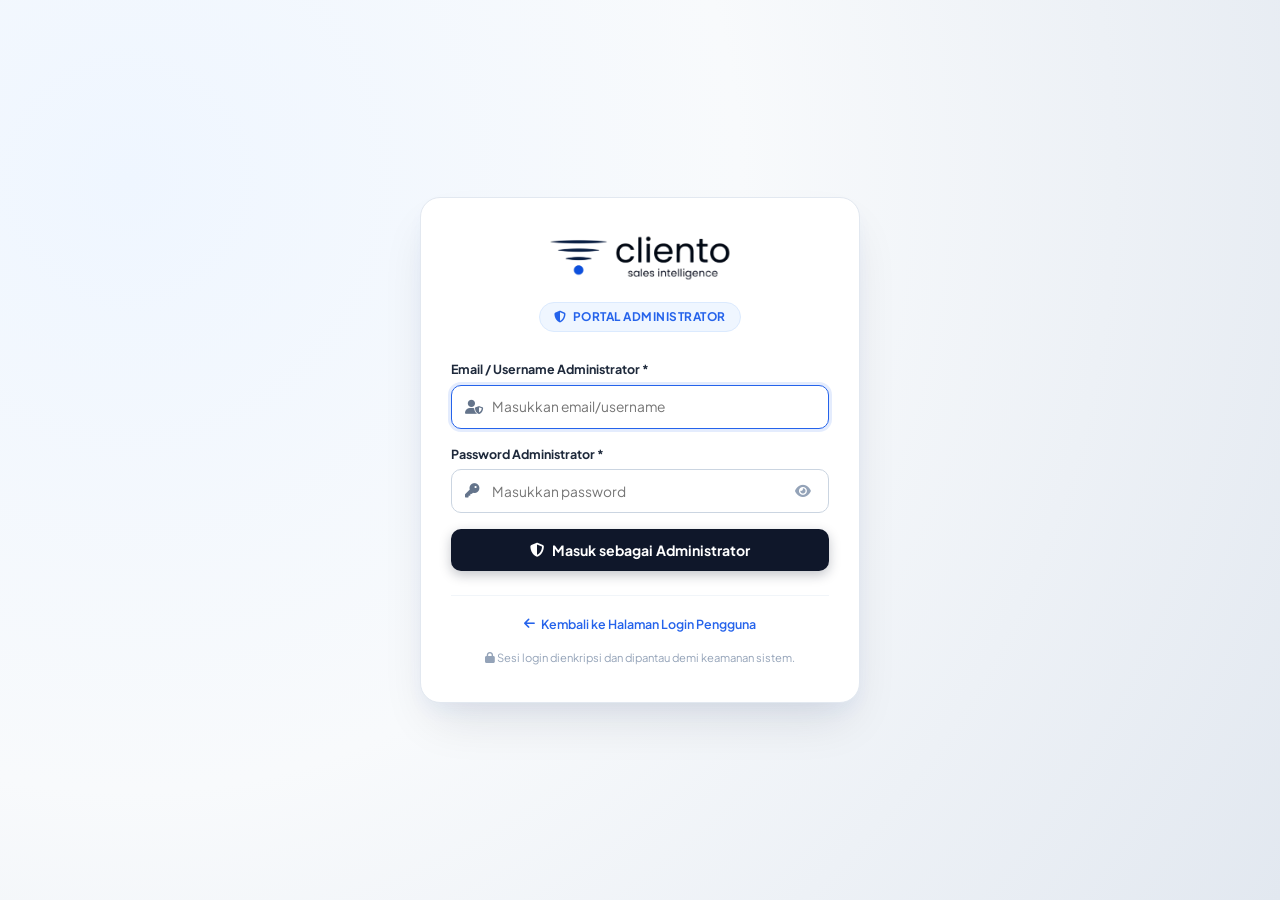
==== commit 512cb73d: "feat: integrasikan supabase cloud database, optimasi tampilan mobile verse responsive clean, dan rap" ====
--- a/admin.html
+++ b/admin.html
@@ -17,7 +17,7 @@
   <link rel="stylesheet" href="https://cdnjs.cloudflare.com/ajax/libs/font-awesome/6.4.0/css/all.min.css">
   
   <!-- App Stylesheet -->
-  <link rel="stylesheet" href="assets/css/style.css">
+  <link rel="stylesheet" href="assets/css/style.css?v=2.2">
   
   <style>
     body {
@@ -250,19 +250,19 @@
     <!-- Admin Login Form -->
     <form id="admin-login-form">
       <div class="admin-form-group">
-        <label class="admin-form-label" for="admin-account">Username atau Email Administrator *</label>
+        <label class="admin-form-label" for="admin-account">Email / Username Administrator *</label>
         <div class="admin-input-wrap">
           <i class="fa-solid fa-user-shield admin-input-icon"></i>
-          <input type="text" id="admin-account" class="admin-form-input" placeholder="contoh: admin atau admin@cliento.id" required autofocus autocomplete="username">
+          <input type="text" id="admin-account" class="admin-form-input" placeholder="Masukkan email/username" required autofocus autocomplete="username">
         </div>
       </div>
 
       <div class="admin-form-group">
-        <label class="admin-form-label" for="admin-password">Kata Sandi Administrator *</label>
+        <label class="admin-form-label" for="admin-password">Password Administrator *</label>
         <div class="admin-input-wrap">
           <i class="fa-solid fa-key admin-input-icon"></i>
-          <input type="password" id="admin-password" class="admin-form-input" placeholder="Masukkan kata sandi administrator..." required autocomplete="current-password" style="padding-right: 42px;">
-          <button type="button" class="admin-toggle-pwd" id="btn-toggle-admin-pwd" title="Lihat kata sandi">
+          <input type="password" id="admin-password" class="admin-form-input" placeholder="Masukkan password" required autocomplete="current-password" style="padding-right: 42px;">
+          <button type="button" class="admin-toggle-pwd" id="btn-toggle-admin-pwd" title="Lihat password">
             <i class="fa-solid fa-eye"></i>
           </button>
         </div>
--- a/assets/css/style.css
+++ b/assets/css/style.css
@@ -2187,5 +2187,259 @@
   color: #64748b;
 }
 
-
-
+/* ==================================================
+   Specialized Mobile-Verse Responsive Polish & Clean UI
+   ================================================== */
+.template-split-grid {
+  display: grid;
+  grid-template-columns: 1fr;
+  gap: 20px;
+  width: 100%;
+  box-sizing: border-box;
+}
+
+.template-split-grid > div {
+  min-width: 0 !important;
+  width: 100% !important;
+  box-sizing: border-box !important;
+}
+
+.template-split-grid textarea,
+#template-body-input {
+  width: 100% !important;
+  max-width: 100% !important;
+  min-width: 0 !important;
+  box-sizing: border-box !important;
+}
+
+@media (min-width: 992px) {
+  .template-split-grid {
+    grid-template-columns: 1fr 1fr;
+  }
+}
+
+.form-textarea, .form-input, .form-select {
+  max-width: 100% !important;
+  box-sizing: border-box !important;
+}
+
+.wa-mockup-frame {
+  width: 100% !important;
+  max-width: 100% !important;
+  box-sizing: border-box !important;
+}
+
+/* Tablet & Mobile Card Header Polish */
+@media (max-width: 768px) {
+  .card-header {
+    flex-direction: column !important;
+    align-items: stretch !important;
+    gap: 12px !important;
+  }
+  .card-title {
+    font-size: 1rem !important;
+    line-height: 1.35 !important;
+    white-space: normal !important;
+    width: 100% !important;
+  }
+  .card-header > div:last-child {
+    display: flex !important;
+    flex-wrap: wrap !important;
+    gap: 8px !important;
+    width: 100% !important;
+  }
+  .card-header > div:last-child .btn {
+    flex: 1 1 auto;
+    justify-content: center;
+    padding: 8px 12px;
+  }
+  .prospects-cards-grid {
+    grid-template-columns: 1fr !important;
+  }
+}
+
+/* Dedicated Mobile Verse Optimization (< 576px) */
+@media (max-width: 576px) {
+  .app-container {
+    padding: 12px 10px 80px 10px !important;
+  }
+
+  .card {
+    padding: 14px 12px !important;
+    border-radius: 14px !important;
+    margin-bottom: 12px !important;
+  }
+
+  /* Compact 2x2 Stats Grid */
+  .stats-grid {
+    grid-template-columns: repeat(2, 1fr) !important;
+    gap: 8px !important;
+    margin-bottom: 12px !important;
+  }
+
+  .stat-box {
+    padding: 10px 12px !important;
+    border-radius: 12px !important;
+  }
+
+  .stat-header {
+    margin-bottom: 4px !important;
+  }
+
+  .stat-label {
+    font-size: 0.68rem !important;
+    line-height: 1.25 !important;
+    font-weight: 600 !important;
+  }
+
+  .stat-icon {
+    width: 26px !important;
+    height: 26px !important;
+    font-size: 0.75rem !important;
+    border-radius: 6px !important;
+    flex-shrink: 0;
+  }
+
+  .stat-value {
+    font-size: 1.25rem !important;
+    font-weight: 800 !important;
+    line-height: 1.2 !important;
+  }
+
+  .stat-hint {
+    font-size: 0.62rem !important;
+    margin-top: 2px !important;
+  }
+
+  /* Compact Analytics Chart */
+  .charts-grid {
+    gap: 12px !important;
+    margin-bottom: 12px !important;
+  }
+
+  .chart-card {
+    padding: 14px 12px !important;
+    border-radius: 14px !important;
+  }
+
+  .chart-header {
+    flex-direction: column !important;
+    align-items: flex-start !important;
+    gap: 6px !important;
+    margin-bottom: 8px !important;
+  }
+
+  .chart-title {
+    font-size: 0.82rem !important;
+  }
+
+  .chart-canvas-container {
+    height: 200px !important;
+  }
+
+  /* Clean App Header on Mobile */
+  .app-header {
+    padding: 8px 12px !important;
+    height: 52px !important;
+  }
+
+  .brand-logo-img {
+    height: 28px !important;
+    max-width: 110px !important;
+  }
+
+  .user-profile-widget {
+    padding: 3px 8px 3px 4px !important;
+    gap: 6px !important;
+  }
+
+  .user-avatar-badge {
+    width: 28px !important;
+    height: 28px !important;
+    font-size: 0.72rem !important;
+  }
+
+  .user-info-text {
+    max-width: 80px !important;
+  }
+
+  .user-name {
+    font-size: 0.74rem !important;
+    white-space: nowrap !important;
+    overflow: hidden !important;
+    text-overflow: ellipsis !important;
+    max-width: 80px !important;
+  }
+
+  .user-role-badge {
+    display: none !important;
+  }
+
+  .user-dropdown-arrow {
+    font-size: 0.65rem !important;
+  }
+
+  /* Scraper Controls Mobile */
+  .scraper-split-container {
+    gap: 12px !important;
+  }
+
+  .map-container-unified {
+    height: 260px !important;
+    min-height: 260px !important;
+    border-radius: 12px !important;
+  }
+
+  /* Mobile Bottom Navigation Bar: Blur Floating Feel */
+  .mobile-bottom-nav {
+    height: 56px !important;
+    padding: 5px 6px calc(5px + env(safe-area-inset-bottom, 0px)) 6px !important;
+    background: rgba(255, 255, 255, 0.94) !important;
+    backdrop-filter: blur(12px) !important;
+    border-top: 1px solid rgba(226, 232, 240, 0.9) !important;
+    box-shadow: 0 -4px 16px rgba(15, 23, 42, 0.06) !important;
+  }
+
+  .mobile-nav-item {
+    font-size: 0.64rem !important;
+    padding: 4px 0 !important;
+    border-radius: 8px !important;
+  }
+
+  .mobile-nav-item i {
+    font-size: 1.15rem !important;
+    margin-bottom: 2px !important;
+  }
+
+  .mobile-nav-item.active {
+    font-weight: 700 !important;
+    color: #2563eb !important;
+  }
+
+  /* Variable Chips in Template Editor */
+  .variable-chips {
+    gap: 5px !important;
+  }
+
+  .var-chip {
+    padding: 3px 8px !important;
+    font-size: 0.68rem !important;
+  }
+
+  /* Modals on Mobile */
+  .modal-sheet {
+    padding: 16px 14px !important;
+    border-radius: 16px !important;
+    max-height: 88vh !important;
+    overflow-y: auto !important;
+  }
+
+  /* Lead Filters */
+  .lead-filter-pill {
+    padding: 4px 10px !important;
+    font-size: 0.68rem !important;
+  }
+}
+
+
+
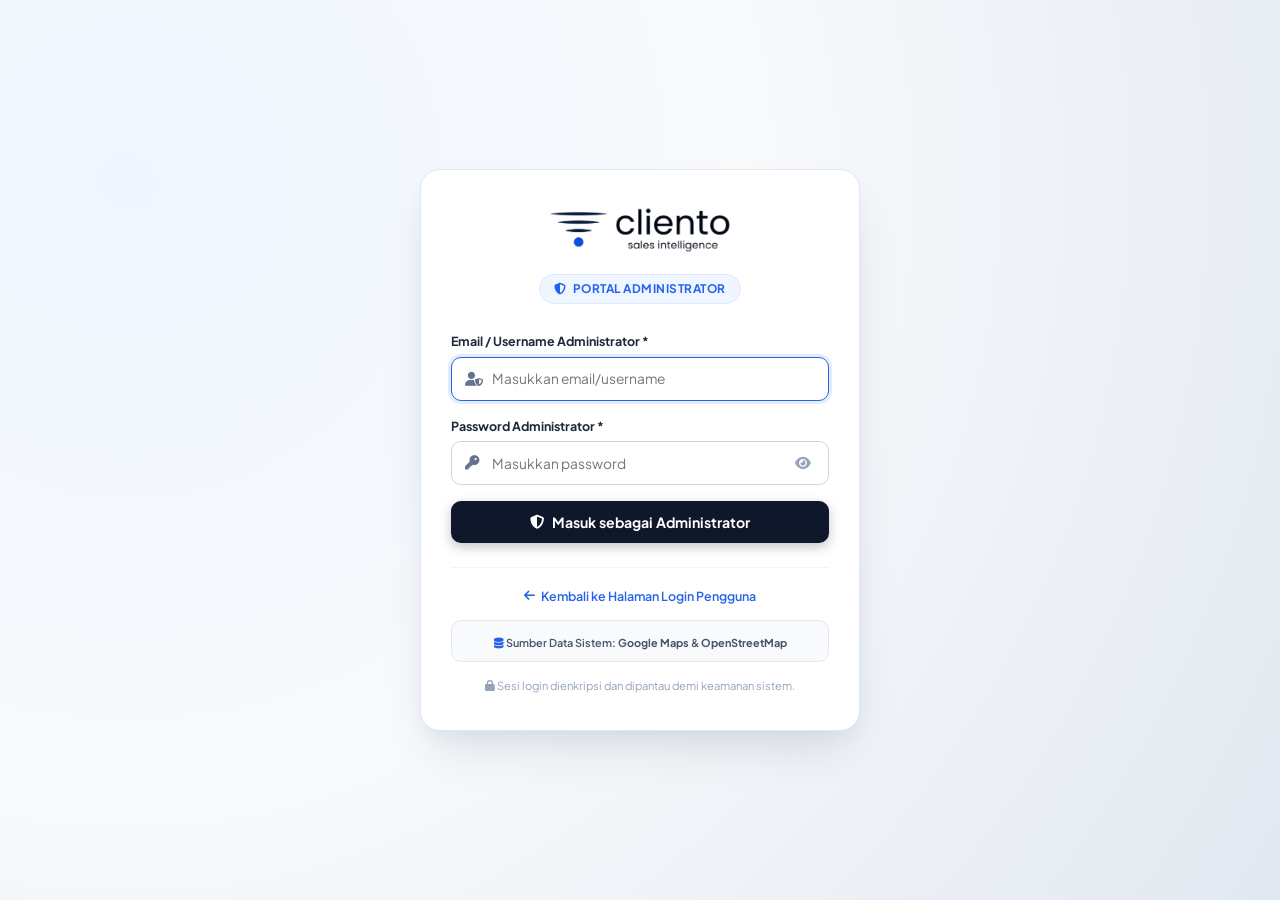
==== commit ef97ac2a: "feat: tambahkan info sumber data gmaps & osm di pengaturan admin dan terapkan peta openstreetmap seg" ====
--- a/admin.html
+++ b/admin.html
@@ -279,6 +279,12 @@
       <a href="index.html">
         <i class="fa-solid fa-arrow-left"></i> Kembali ke Halaman Login Pengguna
       </a>
+    </div>
+
+    <div style="background: #f8fafc; border: 1px solid #e2e8f0; border-radius: 10px; padding: 8px 12px; margin-top: 14px; margin-bottom: 8px; text-align: center;">
+      <span style="font-size: 0.68rem; color: #475569; font-weight: 600;">
+        <i class="fa-solid fa-database" style="color: #2563eb;"></i> Sumber Data Sistem: <strong>Google Maps</strong> &amp; <strong>OpenStreetMap</strong>
+      </span>
     </div>
 
     <div class="admin-security-note">
--- a/assets/css/style.css
+++ b/assets/css/style.css
@@ -2441,5 +2441,316 @@
   }
 }
 
-
-
+/* ==============================================================
+   LEAFLET HD MAP ENHANCEMENTS & LAYER SWITCHER CONTROLS
+   ============================================================== */
+#map-preview .leaflet-tile-pane {
+  filter: contrast(1.10) saturate(1.28) brightness(1.02);
+  -webkit-backface-visibility: hidden;
+  image-rendering: -webkit-optimize-contrast;
+}
+
+.leaflet-control-layers {
+  border: 1px solid #cbd5e1 !important;
+  border-radius: 12px !important;
+  box-shadow: 0 4px 16px rgba(15, 23, 42, 0.12) !important;
+  font-family: 'Poppins', sans-serif !important;
+  font-size: 0.74rem !important;
+  font-weight: 500 !important;
+  color: #1e293b !important;
+  background: rgba(255, 255, 255, 0.96) !important;
+  backdrop-filter: blur(8px) !important;
+  padding: 8px 12px !important;
+  overflow: hidden !important;
+  transition: all 0.2s ease !important;
+}
+
+.leaflet-control-layers:hover {
+  box-shadow: 0 8px 24px rgba(15, 23, 42, 0.18) !important;
+}
+
+.leaflet-control-layers-toggle {
+  width: 38px !important;
+  height: 38px !important;
+  background-size: 20px 20px !important;
+  border-radius: 10px !important;
+}
+
+.leaflet-control-layers-base label {
+  display: flex !important;
+  align-items: center !important;
+  gap: 8px !important;
+  margin-bottom: 6px !important;
+  cursor: pointer !important;
+  padding: 3px 4px !important;
+  border-radius: 6px !important;
+  transition: background 0.15s ease !important;
+}
+
+.leaflet-control-layers-base label:last-child {
+  margin-bottom: 0 !important;
+}
+
+.leaflet-control-layers-base label:hover {
+  background: #f1f5f9 !important;
+}
+
+.leaflet-control-layers-base input[type="radio"] {
+  accent-color: #2563eb !important;
+  width: 14px !important;
+  height: 14px !important;
+  cursor: pointer !important;
+}
+
+/* ==============================================================
+   MULTI-CHANNEL 360° INTELLIGENCE SYSTEM
+   ============================================================== */
+.badge-triple-pill {
+  display: inline-flex;
+  align-items: center;
+  gap: 5px;
+  background: linear-gradient(135deg, #fef3c7, #fde68a);
+  color: #92400e;
+  border: 1px solid #fcd34d;
+  font-size: 0.68rem;
+  font-weight: 700;
+  padding: 2px 8px;
+  border-radius: 9999px;
+  box-shadow: 0 1px 3px rgba(245, 158, 11, 0.15);
+}
+
+.multi-channel-tags-container {
+  display: flex;
+  flex-direction: column;
+  gap: 4px;
+}
+
+.mini-channel-tags {
+  display: flex;
+  align-items: center;
+  gap: 4px;
+  flex-wrap: wrap;
+}
+
+.ch-tag {
+  display: inline-flex;
+  align-items: center;
+  gap: 3px;
+  font-size: 0.62rem;
+  font-weight: 600;
+  padding: 1.5px 6px;
+  border-radius: 4px;
+  white-space: nowrap;
+}
+
+.ch-tag-alpha {
+  background: #eff6ff;
+  color: #1d4ed8;
+  border: 1px solid #bfdbfe;
+}
+
+.ch-tag-beta {
+  background: #f5f3ff;
+  color: #6d28d9;
+  border: 1px solid #ddd6fe;
+}
+
+.ch-tag-gamma {
+  background: #ecfdf5;
+  color: #047857;
+  border: 1px solid #a7f3d0;
+}
+
+.btn-view-360 {
+  display: inline-flex;
+  align-items: center;
+  gap: 4px;
+  background: #ffffff;
+  color: #4338ca;
+  border: 1px solid #c7d2fe;
+  font-size: 0.68rem;
+  font-weight: 600;
+  padding: 3px 8px;
+  border-radius: 6px;
+  cursor: pointer;
+  transition: all 0.2s ease;
+}
+
+.btn-view-360:hover {
+  background: #eef2ff;
+  color: #3730a3;
+  border-color: #a5b4fc;
+  box-shadow: 0 2px 6px rgba(79, 70, 229, 0.15);
+  transform: translateY(-1px);
+}
+
+/* Modal 360° Grid & Cards */
+.insight-channels-grid {
+  display: grid;
+  grid-template-columns: repeat(3, 1fr);
+  gap: 12px;
+  margin-top: 10px;
+}
+
+.insight-channel-card {
+  border-radius: 12px;
+  padding: 14px 12px;
+  display: flex;
+  flex-direction: column;
+  background: #ffffff;
+  transition: transform 0.2s ease, box-shadow 0.2s ease;
+}
+
+.insight-channel-card:hover {
+  transform: translateY(-2px);
+}
+
+.insight-channel-card.card-alpha {
+  border: 1px solid #bfdbfe;
+  box-shadow: 0 4px 12px rgba(37, 99, 235, 0.06);
+}
+
+.insight-channel-card.card-beta {
+  border: 1px solid #ddd6fe;
+  box-shadow: 0 4px 12px rgba(139, 92, 246, 0.06);
+}
+
+.insight-channel-card.card-gamma {
+  border: 1px solid #a7f3d0;
+  box-shadow: 0 4px 12px rgba(5, 150, 105, 0.06);
+}
+
+.channel-card-header {
+  display: flex;
+  align-items: center;
+  gap: 10px;
+  margin-bottom: 8px;
+}
+
+.channel-card-icon {
+  width: 32px;
+  height: 32px;
+  border-radius: 8px;
+  display: flex;
+  align-items: center;
+  justify-content: center;
+  font-size: 0.95rem;
+  flex-shrink: 0;
+}
+
+.alpha-icon {
+  background: #eff6ff;
+  color: #2563eb;
+}
+
+.beta-icon {
+  background: #f5f3ff;
+  color: #8b5cf6;
+}
+
+.gamma-icon {
+  background: #ecfdf5;
+  color: #059669;
+}
+
+.channel-tag {
+  font-size: 0.6rem;
+  font-weight: 700;
+  text-transform: uppercase;
+  letter-spacing: 0.5px;
+}
+
+.tag-alpha { color: #2563eb; }
+.tag-beta { color: #8b5cf6; }
+.tag-gamma { color: #059669; }
+
+.channel-title {
+  font-size: 0.88rem;
+  font-weight: 700;
+  color: #0f172a;
+  margin: 0;
+}
+
+.channel-desc {
+  font-size: 0.68rem;
+  color: #64748b;
+  margin-bottom: 10px;
+  line-height: 1.4;
+  min-height: 28px;
+}
+
+.channel-metric-list {
+  background: #f8fafc;
+  border-radius: 8px;
+  padding: 8px 10px;
+  display: flex;
+  flex-direction: column;
+  gap: 6px;
+  margin-bottom: 10px;
+  flex-grow: 1;
+}
+
+.metric-row {
+  display: flex;
+  justify-content: space-between;
+  align-items: center;
+  font-size: 0.7rem;
+}
+
+.metric-label {
+  color: #64748b;
+  font-weight: 500;
+}
+
+.metric-val {
+  font-weight: 600;
+  color: #1e293b;
+  text-align: right;
+}
+
+.metric-val.text-green { color: #16a34a; }
+.metric-val.text-blue { color: #2563eb; }
+.metric-val.text-purple { color: #7c3aed; }
+.metric-val.text-emerald { color: #059669; }
+
+.channel-highlight {
+  font-size: 0.68rem;
+  line-height: 1.4;
+  padding: 8px 10px;
+  border-radius: 8px;
+  font-weight: 500;
+}
+
+.bg-alpha {
+  background: #eff6ff;
+  color: #1e40af;
+  border: 1px dashed #bfdbfe;
+}
+
+.bg-beta {
+  background: #f5f3ff;
+  color: #5b21b6;
+  border: 1px dashed #ddd6fe;
+}
+
+.bg-gamma {
+  background: #ecfdf5;
+  color: #065f46;
+  border: 1px dashed #a7f3d0;
+}
+
+/* Responsiveness on Mobile Screens */
+@media (max-width: 768px) {
+  .insight-channels-grid {
+    grid-template-columns: 1fr;
+    gap: 10px;
+  }
+
+  .insight-channel-card {
+    padding: 12px 10px;
+  }
+
+  .channel-desc {
+    min-height: auto;
+  }
+}
